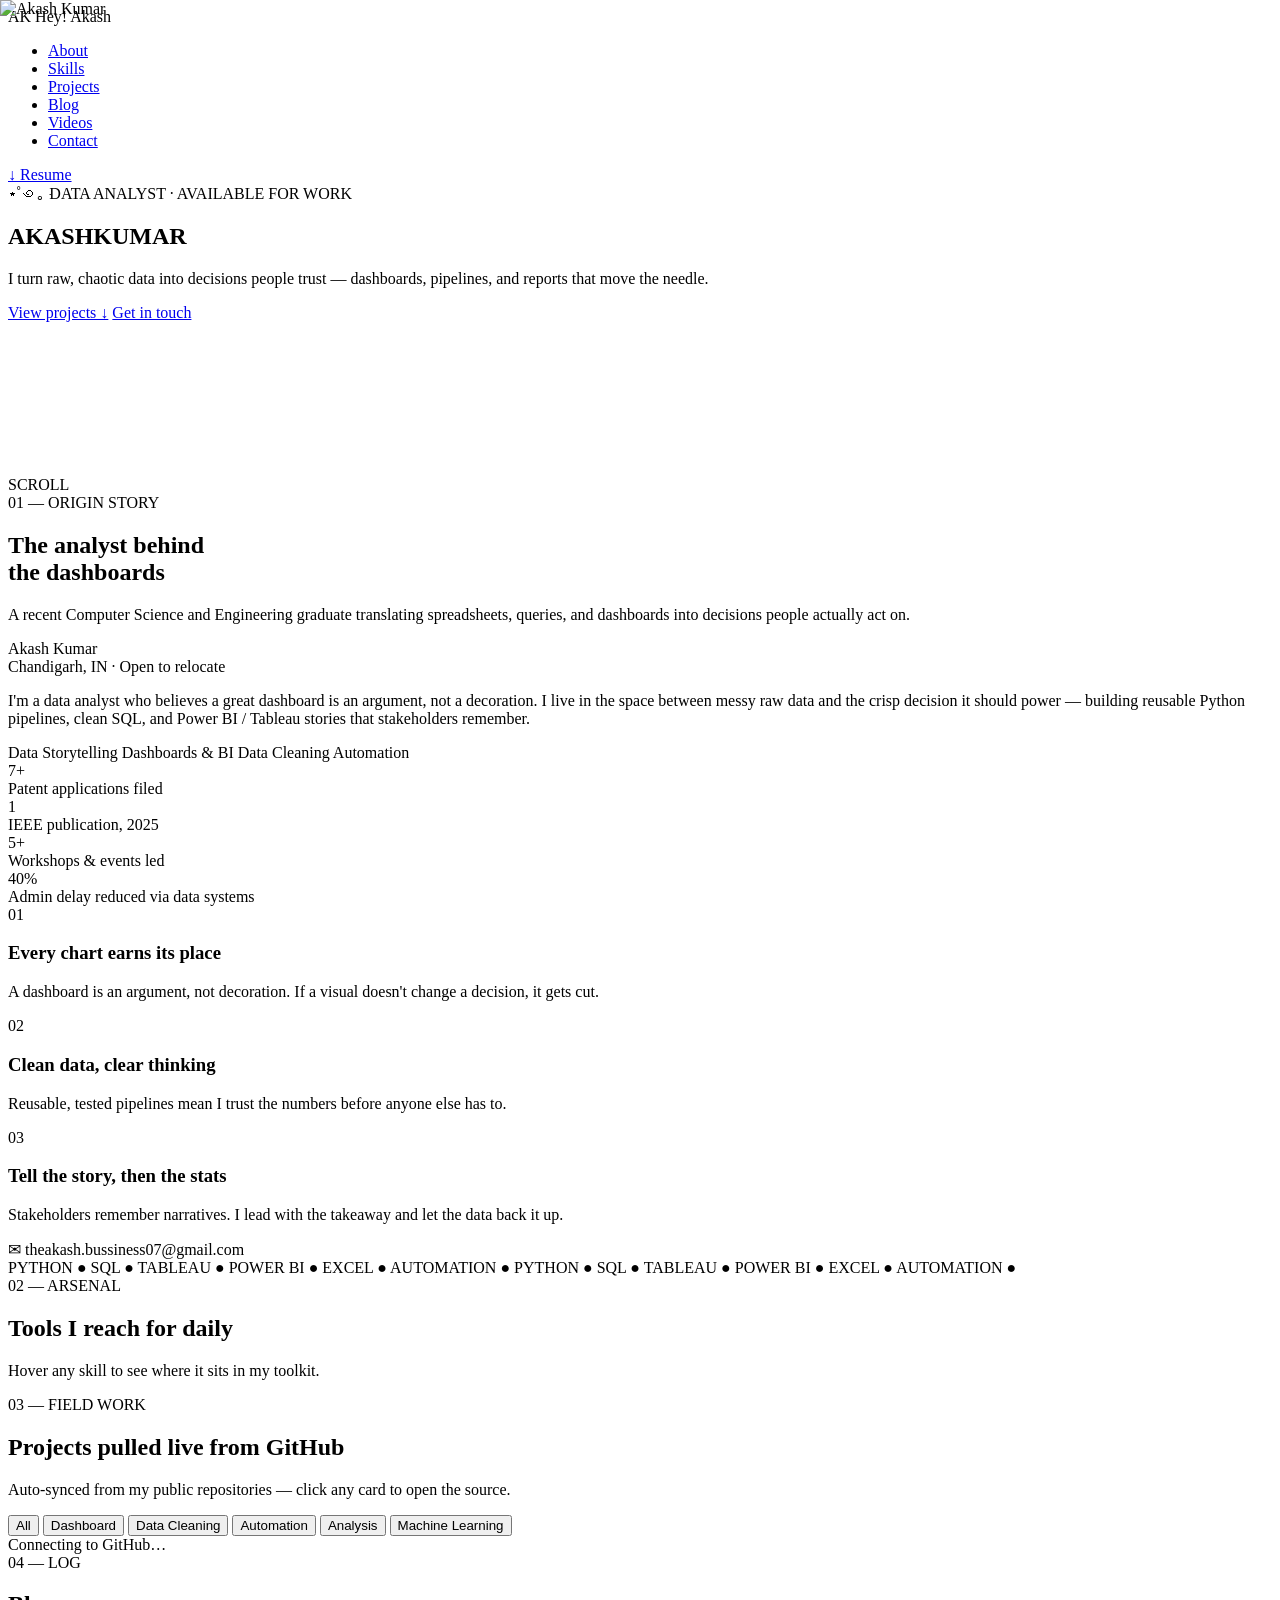
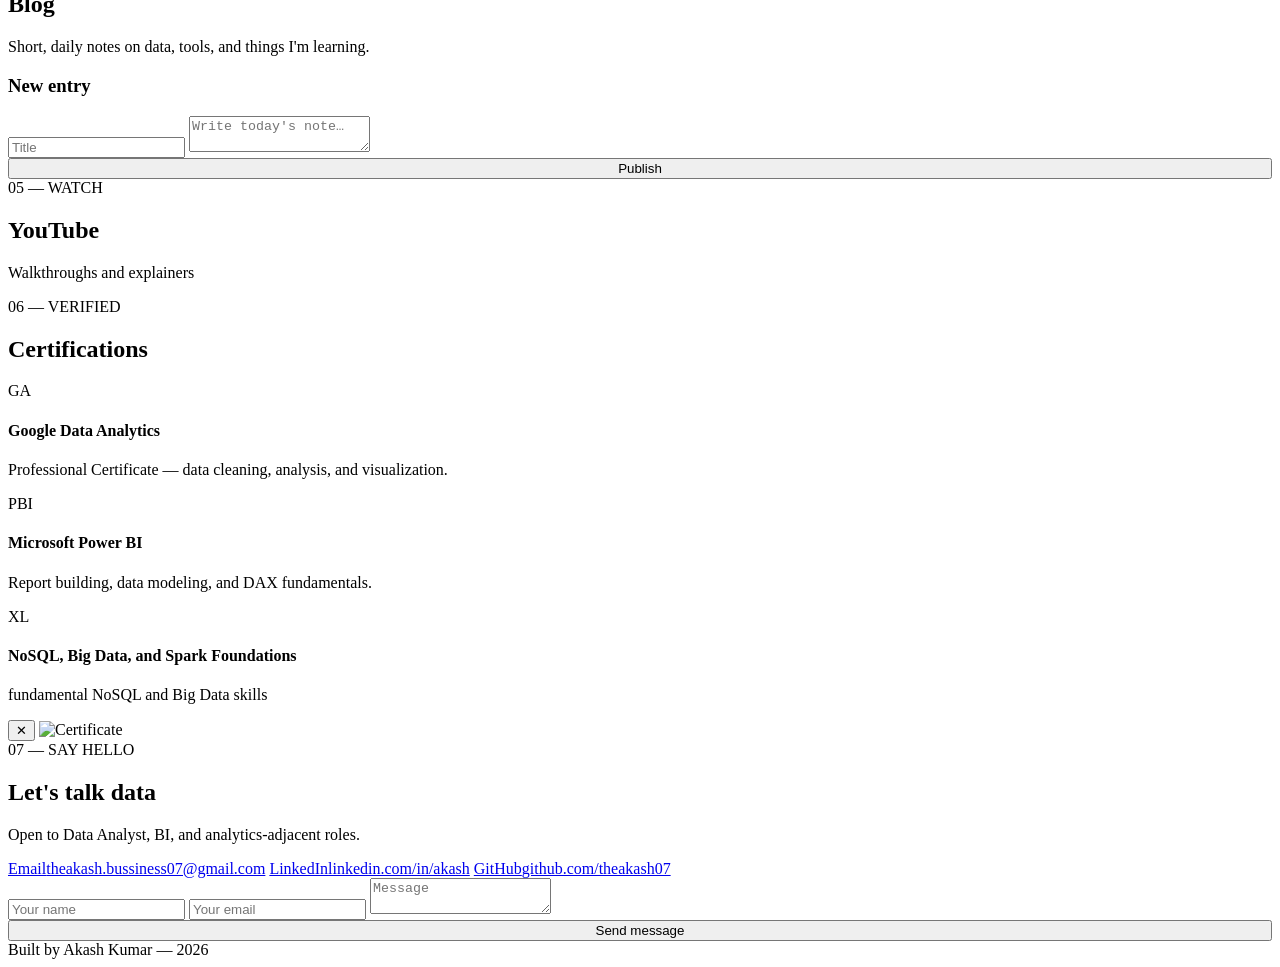
==== index.html @ 9048ba3c "Add files via upload" ====
<!DOCTYPE html>
<html lang="en">
<head>
<meta charset="UTF-8">
<meta name="viewport" content="width=device-width, initial-scale=1.0">
<title>Akash Kumar — Data Analyst</title>
<link rel="preconnect" href="https://fonts.googleapis.com">
<link rel="preconnect" href="https://fonts.gstatic.com" crossorigin>
<link href="https://fonts.googleapis.com/css2?family=Sora:wght@400;600;700;800&family=Inter:wght@400;500;600&family=JetBrains+Mono:wght@400;500;600&display=swap" rel="stylesheet">
<link rel="stylesheet" href="css/styles.css">
</head>
<body>

<nav>
  <div class="nav-inner">
    <div class="logo"><span class="logo-mark">AK</span> Hey! Akash </div>
    <ul class="nav-links">
      <li><a href="#about">About</a></li>
      <li><a href="#skills">Skills</a></li>
      <li><a href="#projects">Projects</a></li>
      <li><a href="#blog">Blog</a></li>
      <li><a href="#videos">Videos</a></li>
      <li><a href="#contact">Contact</a></li>
    </ul>
    <a class="nav-cta" href="resume/Akash_Kumar_Resume.pdf" target="_blank" download id="resume-btn">↓ Resume</a>
  </div>
</nav>

<section class="hero" id="hero">
  <div class="wrap hero-inner">
    <div class="hero-content">
      <div class="badge-pill"><span class="spark">⋆˚꩜｡ּ</span> DATA ANALYST · AVAILABLE FOR WORK</div>
      <h1 class="hero-name"><span class="line1">AKASH</span><span class="line2">KUMAR</span></h1>
      <p class="hero-tag">I turn raw, chaotic data into decisions people trust — dashboards, pipelines, and reports that move the needle.</p>
      <div class="hero-cta-row">
        <a href="#projects" class="btn btn-primary">View projects ↓</a>
        <a href="#contact" class="btn btn-ghost">Get in touch</a>
      </div>
    </div>
    <div class="hero-visual">
      <canvas id="hero-canvas"></canvas>
      <div class="orbit-dot amber"></div>
      <div class="orbit-dot cyan"></div>
    </div>
  </div>
  <div class="scroll-cue"><span>SCROLL</span><div class="line"></div></div>
</section>

<section id="about">
  <div class="wrap">
    <div class="section-head about-head reveal">
      <div class="eyebrow">01 — ORIGIN STORY</div>
      <h2>The analyst behind<br>the dashboards</h2>
      <p>A recent Computer Science and Engineering graduate translating spreadsheets, queries, and dashboards into decisions people actually act on.</p>
    </div>
    <div class="about-grid reveal">
      <div class="profile-card">
        <img src="pic/pic.jpg" alt="Akash Kumar" style="position:absolute;inset:0;width:100%;height:100%;object-fit:cover;">
        <div class="profile-cap">
          <div class="p-name">Akash Kumar</div>
          <div class="p-loc">Chandigarh, IN · Open to relocate</div>
        </div>
      </div>
      <div class="bio-card">
        <p>I'm a data analyst who believes a great dashboard is an <span class="hl-blue">argument</span>, not a decoration. I live in the space between <span class="hl-amber">messy raw data</span> and the crisp decision it should power — building reusable Python pipelines, clean SQL, and Power BI / Tableau stories that stakeholders remember.</p>
        <div class="tag-row">
          <span class="tag-pill">Data Storytelling</span>
          <span class="tag-pill">Dashboards & BI</span>
          <span class="tag-pill">Data Cleaning</span>
          <span class="tag-pill">Automation</span>
        </div>
      </div>
    </div>
    <div class="stat-cards reveal">
      <div class="stat-card"><div class="val">7+</div><div class="lbl">Patent applications filed</div></div>
      <div class="stat-card"><div class="val">1</div><div class="lbl">IEEE publication, 2025</div></div>
      <div class="stat-card"><div class="val">5+</div><div class="lbl">Workshops & events led</div></div>
      <div class="stat-card"><div class="val">40%</div><div class="lbl">Admin delay reduced via data systems</div></div>
    </div>
  </div>


<section class="philosophy">
  <div class="wrap">
    <div class="phi-grid">
      <div class="phi-item reveal">
        <div class="phi-num">01</div>
        <h3>Every chart earns its place</h3>
        <p>A dashboard is an argument, not decoration. If a visual doesn't change a decision, it gets cut.</p>
      </div>
      <div class="phi-item reveal">
        <div class="phi-num">02</div>
        <h3>Clean data, clear thinking</h3>
        <p>Reusable, tested pipelines mean I trust the numbers before anyone else has to.</p>
      </div>
      <div class="phi-item reveal">
        <div class="phi-num">03</div>
        <h3>Tell the story, then the stats</h3>
        <p>Stakeholders remember narratives. I lead with the takeaway and let the data back it up.</p>
      </div>
    </div>
    <div class="contact-mini reveal">✉ theakash.bussiness07@gmail.com</div>
  </div>
  <div class="marquee">
    <div class="marquee-track">
      <span>PYTHON <i class="mdot">●</i> SQL <i class="mdot">●</i> TABLEAU <i class="mdot">●</i> POWER BI <i class="mdot">●</i> EXCEL <i class="mdot">●</i> AUTOMATION <i class="mdot">●</i></span>
      <span>PYTHON <i class="mdot">●</i> SQL <i class="mdot">●</i> TABLEAU <i class="mdot">●</i> POWER BI <i class="mdot">●</i> EXCEL <i class="mdot">●</i> AUTOMATION <i class="mdot">●</i></span>
    </div>
  </div>
</section>

<section id="skills">
  <div class="wrap">
    <div class="section-head reveal">
      <div class="eyebrow">02 — ARSENAL</div>
      <h2>Tools I reach for daily</h2>
      <p>Hover any skill to see where it sits in my toolkit.</p>
    </div>
    <div class="skills-grid" id="skills-grid"></div>
  </div>
</section>

<section id="projects">
  <div class="wrap">
    <div class="section-head reveal">
      <div class="eyebrow">03 — FIELD WORK</div>
      <h2>Projects pulled live from GitHub</h2>
      <p>Auto-synced from my public repositories — click any card to open the source.</p>
    </div>
    <div class="filter-row reveal" id="filter-row">
      <button class="filter-pill active" data-filter="all">All</button>
      <button class="filter-pill" data-filter="dashboard">Dashboard</button>
      <button class="filter-pill" data-filter="data cleaning">Data Cleaning</button>
      <button class="filter-pill" data-filter="automation">Automation</button>
      <button class="filter-pill" data-filter="analysis">Analysis</button>
      <button class="filter-pill" data-filter="machine learning">Machine Learning</button>
    </div>
    <div class="proj-status" id="proj-status"><span class="dot"></span> Connecting to GitHub…</div>
    <div class="project-grid" id="project-grid"></div>
  </div>
</section>

<section id="blog">
  <div class="wrap">
    <div class="section-head reveal">
      <div class="eyebrow">04 — LOG</div>
      <h2>Blog</h2>
      <p>Short, daily notes on data, tools, and things I'm learning.</p>
    </div>
    <div class="blog-layout">
      <div class="composer reveal">
        <h3>New entry</h3>
        <input type="text" id="blog-title" placeholder="Title">
        <textarea id="blog-body" placeholder="Write today's note…"></textarea>
        <button class="btn btn-primary" style="width:100%;justify-content:center;" id="blog-publish">Publish</button>
      </div>
      <div class="blog-list reveal" id="blog-list"></div>
    </div>
  </div>
</section>

<section id="videos">
  <div class="wrap">
    <div class="section-head reveal">
      <div class="eyebrow">05 — WATCH</div>
      <h2>YouTube</h2>
      <p>Walkthroughs and explainers</p>
    </div>
    
    <div class="video-grid reveal" id="video-grid"></div>
  </div>
</section>

<section id="certs">
  <div class="wrap">
    <div class="section-head reveal">
      <div class="eyebrow">06 — VERIFIED</div>
      <h2>Certifications</h2>
    </div>
    <div class="cert-grid reveal">
      <div class="cert-card" data-img="certs\google-data-analytics.png"><div class="c-badge">GA</div><h4>Google Data Analytics</h4><p>Professional Certificate — data cleaning, analysis, and visualization.</p></div>
      <div class="cert-card" data-img="certs\power-bi.png"><div class="c-badge">PBI</div><h4>Microsoft Power BI</h4><p>Report building, data modeling, and DAX fundamentals.</p></div>
      <div class="cert-card" data-img="certs\sql.png"><div class="c-badge">XL</div><h4>NoSQL, Big Data, and
      Spark Foundations</h4><p>fundamental NoSQL and Big Data skills</p></div>
    </div>
  </div>
</section>

<div class="cert-modal-overlay" id="cert-modal-overlay">
  <div class="cert-modal-inner">
    <button class="cert-modal-close" id="cert-modal-close">✕</button>
    <img id="cert-modal-img" src="" alt="Certificate">
  </div>
</div>

<section id="contact">
  <div class="wrap">
    <div class="section-head reveal">
      <div class="eyebrow">07 — SAY HELLO</div>
      <h2>Let's talk data</h2>
      <p>Open to Data Analyst, BI, and analytics-adjacent roles.</p>
    </div>
    <div class="contact-grid">
      <div class="contact-list reveal">
        <a href="mailto:theakash.bussiness07@gmail.com"><span>Email</span><span>theakash.bussiness07@gmail.com</span></a>
        <a href="https://www.linkedin.com/in/akash-kumar25/" target="_blank" rel="noopener"><span>LinkedIn</span><span>linkedin.com/in/akash</span></a>
        <a href="https://github.com/theakash07" target="_blank" rel="noopener"><span>GitHub</span><span>github.com/theakash07</span></a>
      </div>
      <form class="contact-form" id="contact-form" action="https://formspree.io/f/xyzabc123" method="POST">
    <input type="text" name="name" placeholder="Your name" required>
    <input type="email" name="email" placeholder="Your email" required>
    <textarea name="message" placeholder="Message" required></textarea>
    <button type="submit" class="btn btn-primary" style="width:100%;justify-content:center;">Send message</button>
  </form>
    </div>
  </div>
</section>

<footer>Built by Akash Kumar — 2026</footer>

<script src="https://cdnjs.cloudflare.com/ajax/libs/three.js/r128/three.min.js"></script>
<script src="js/main.js"></script>
</body>
</html>
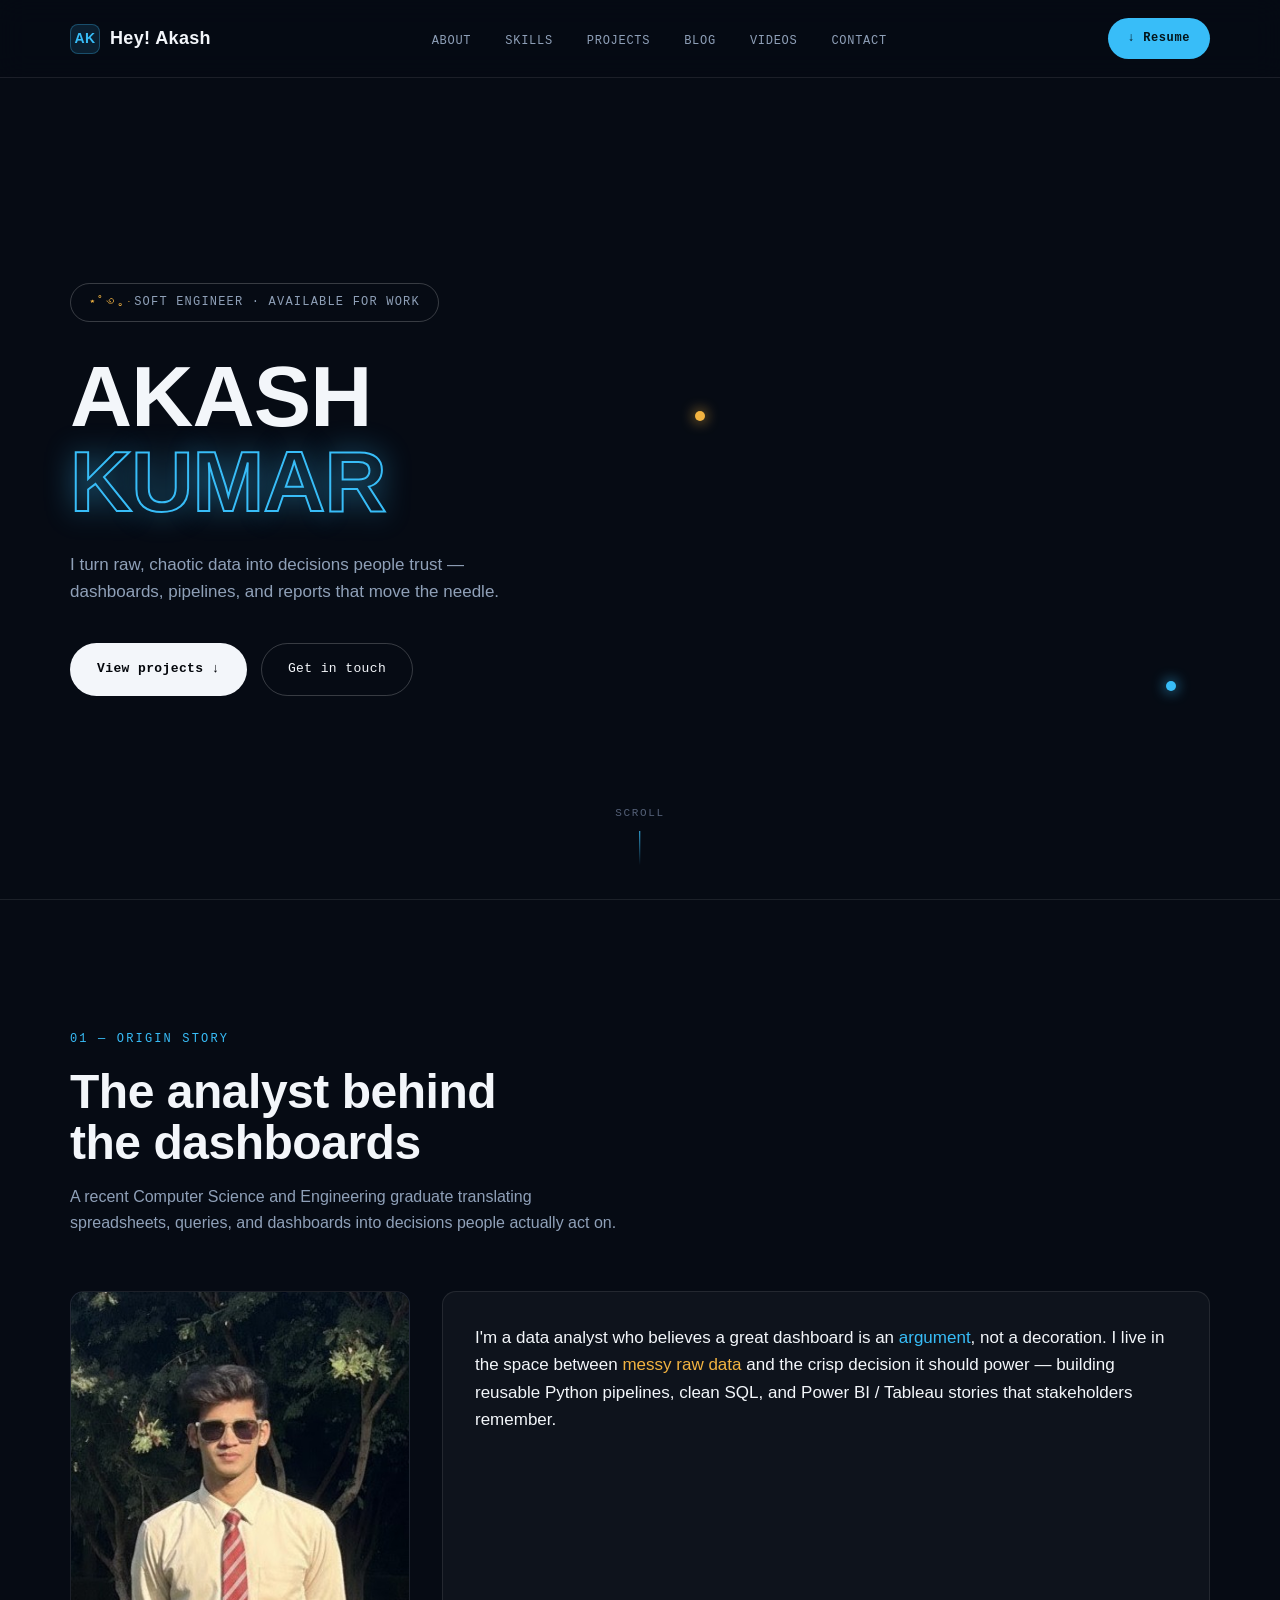
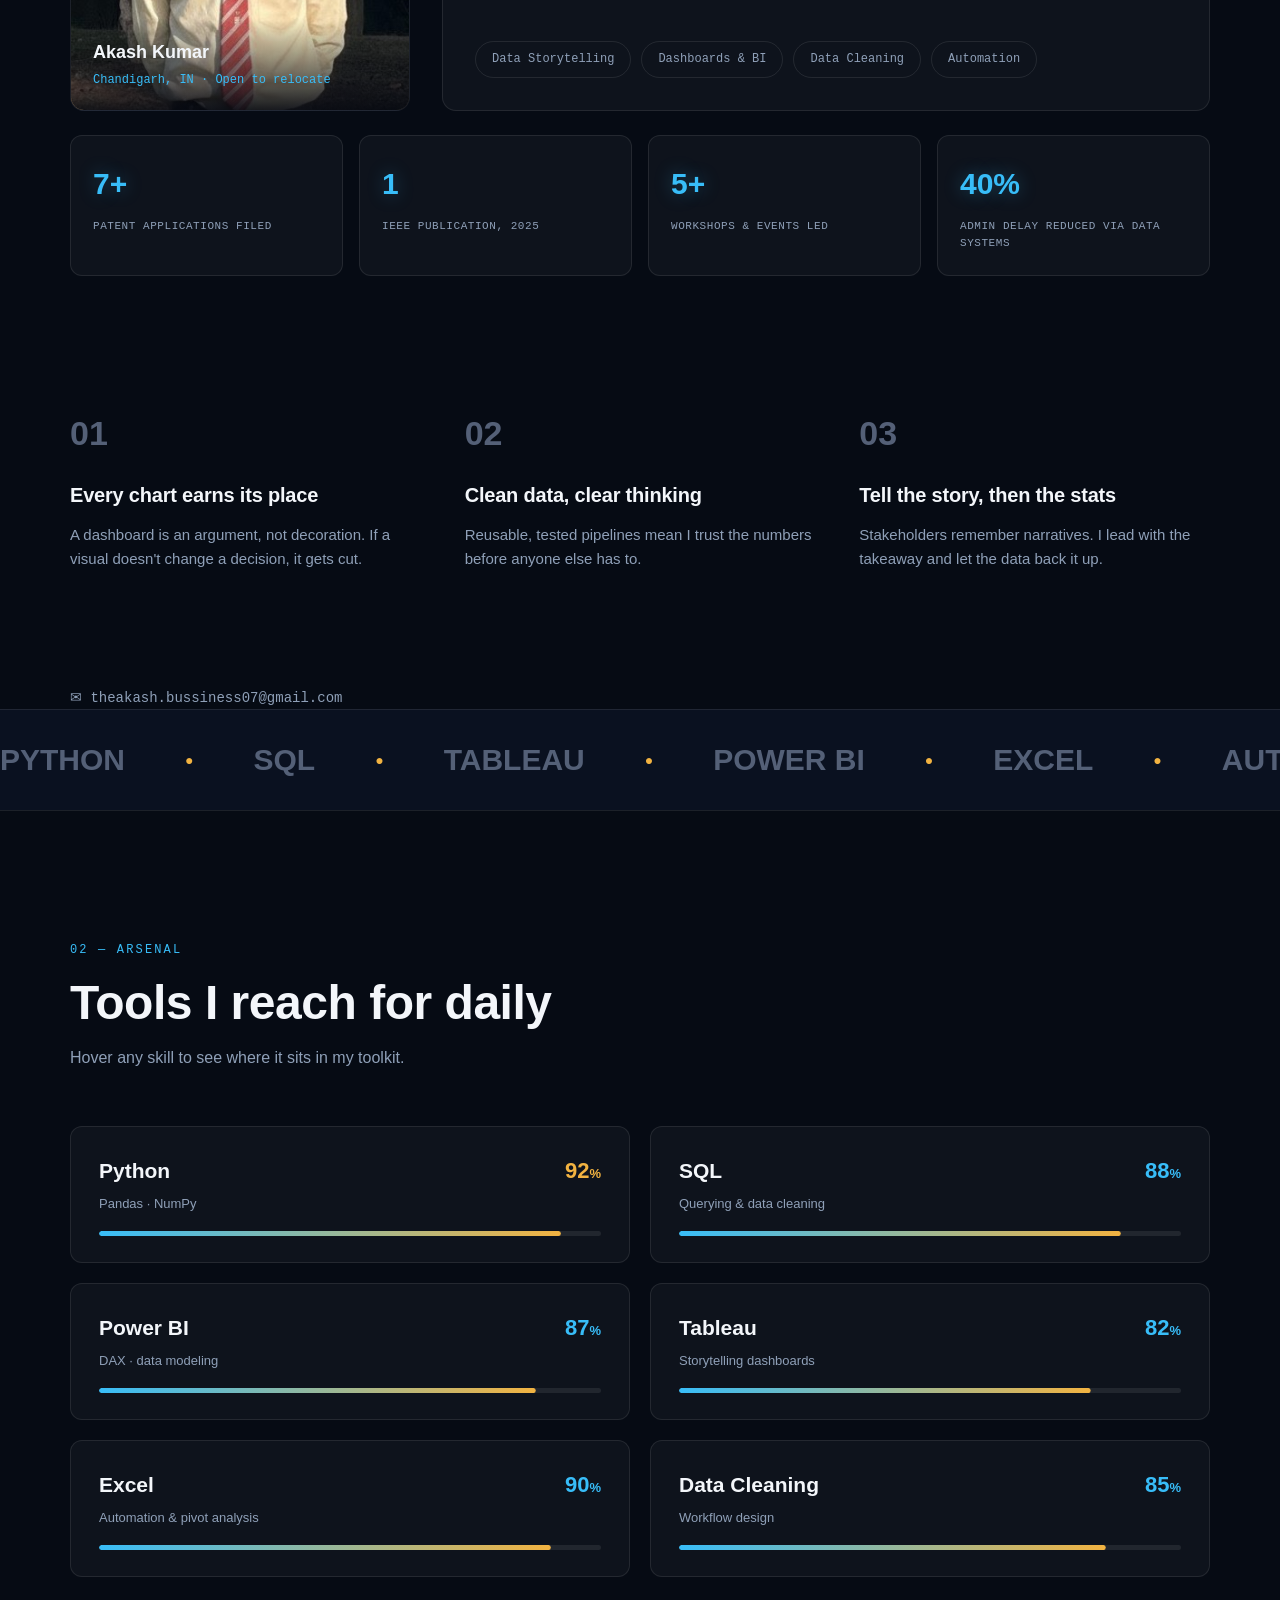
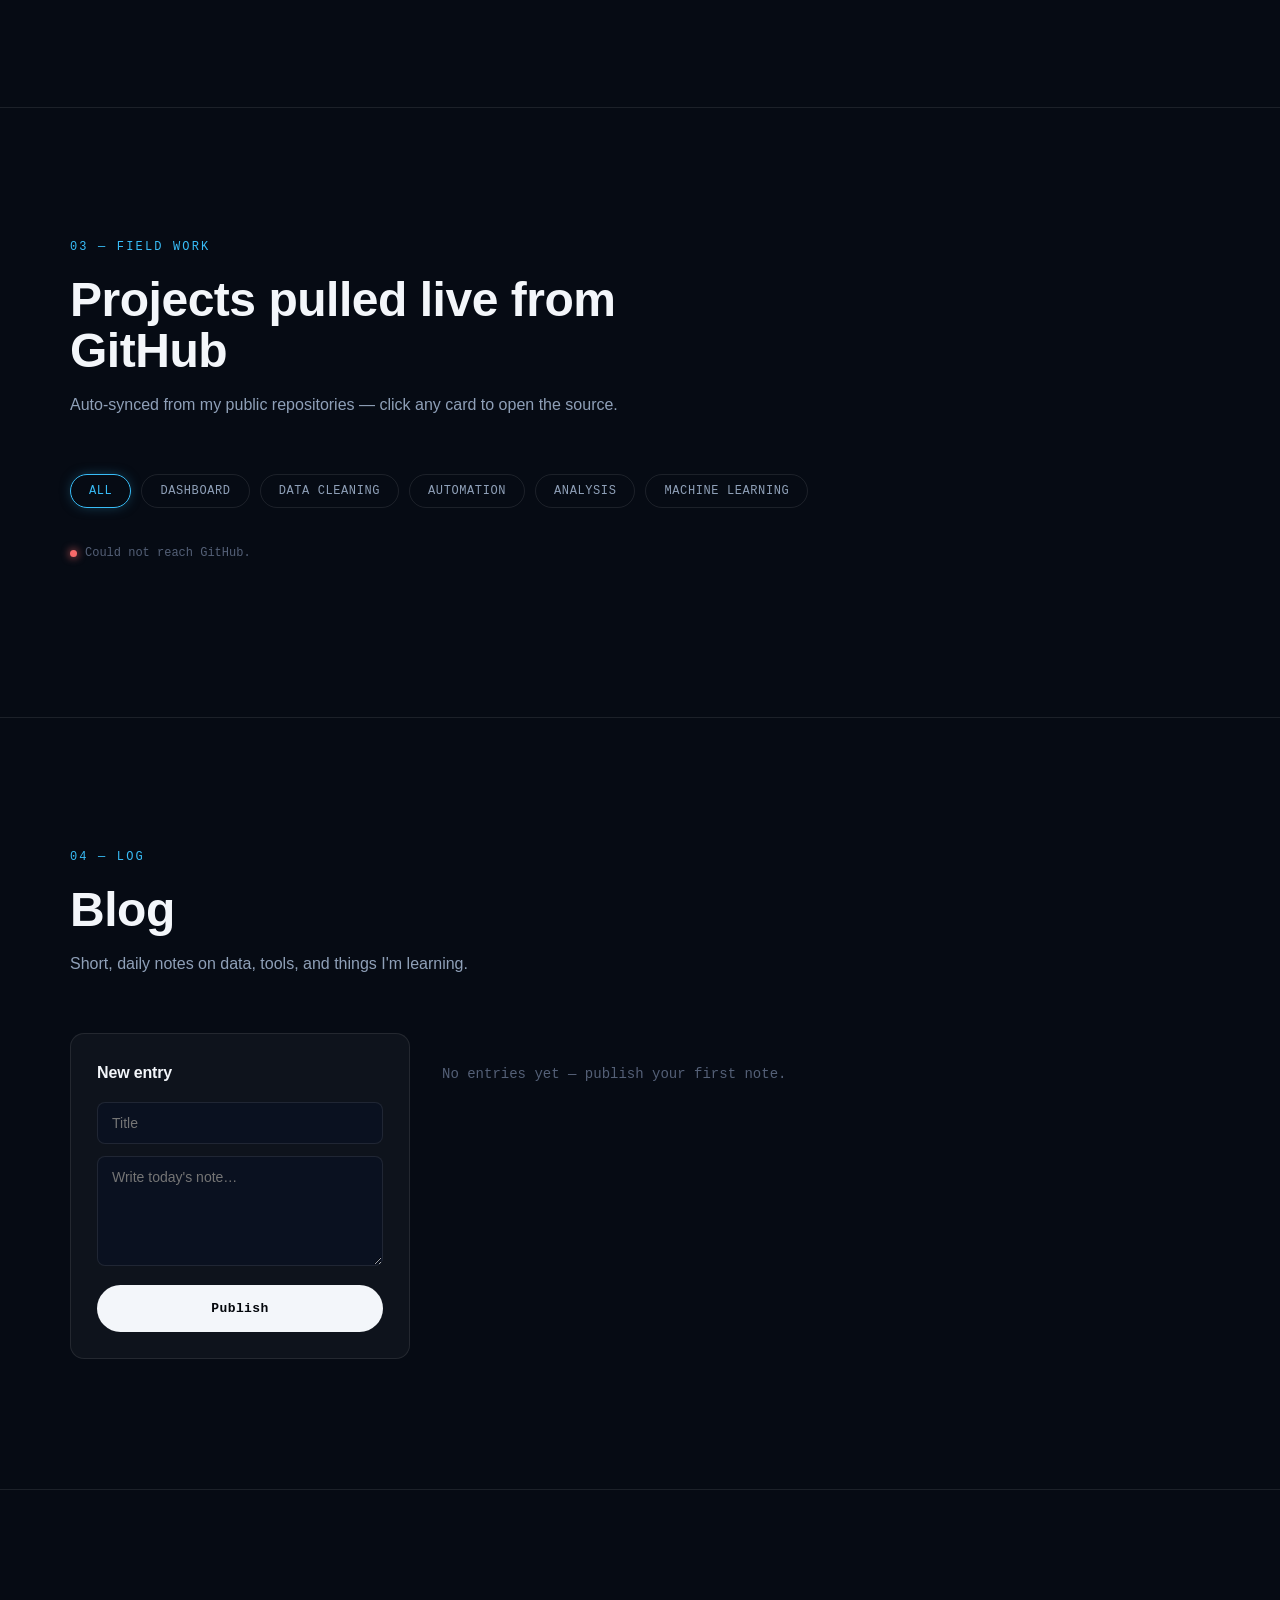
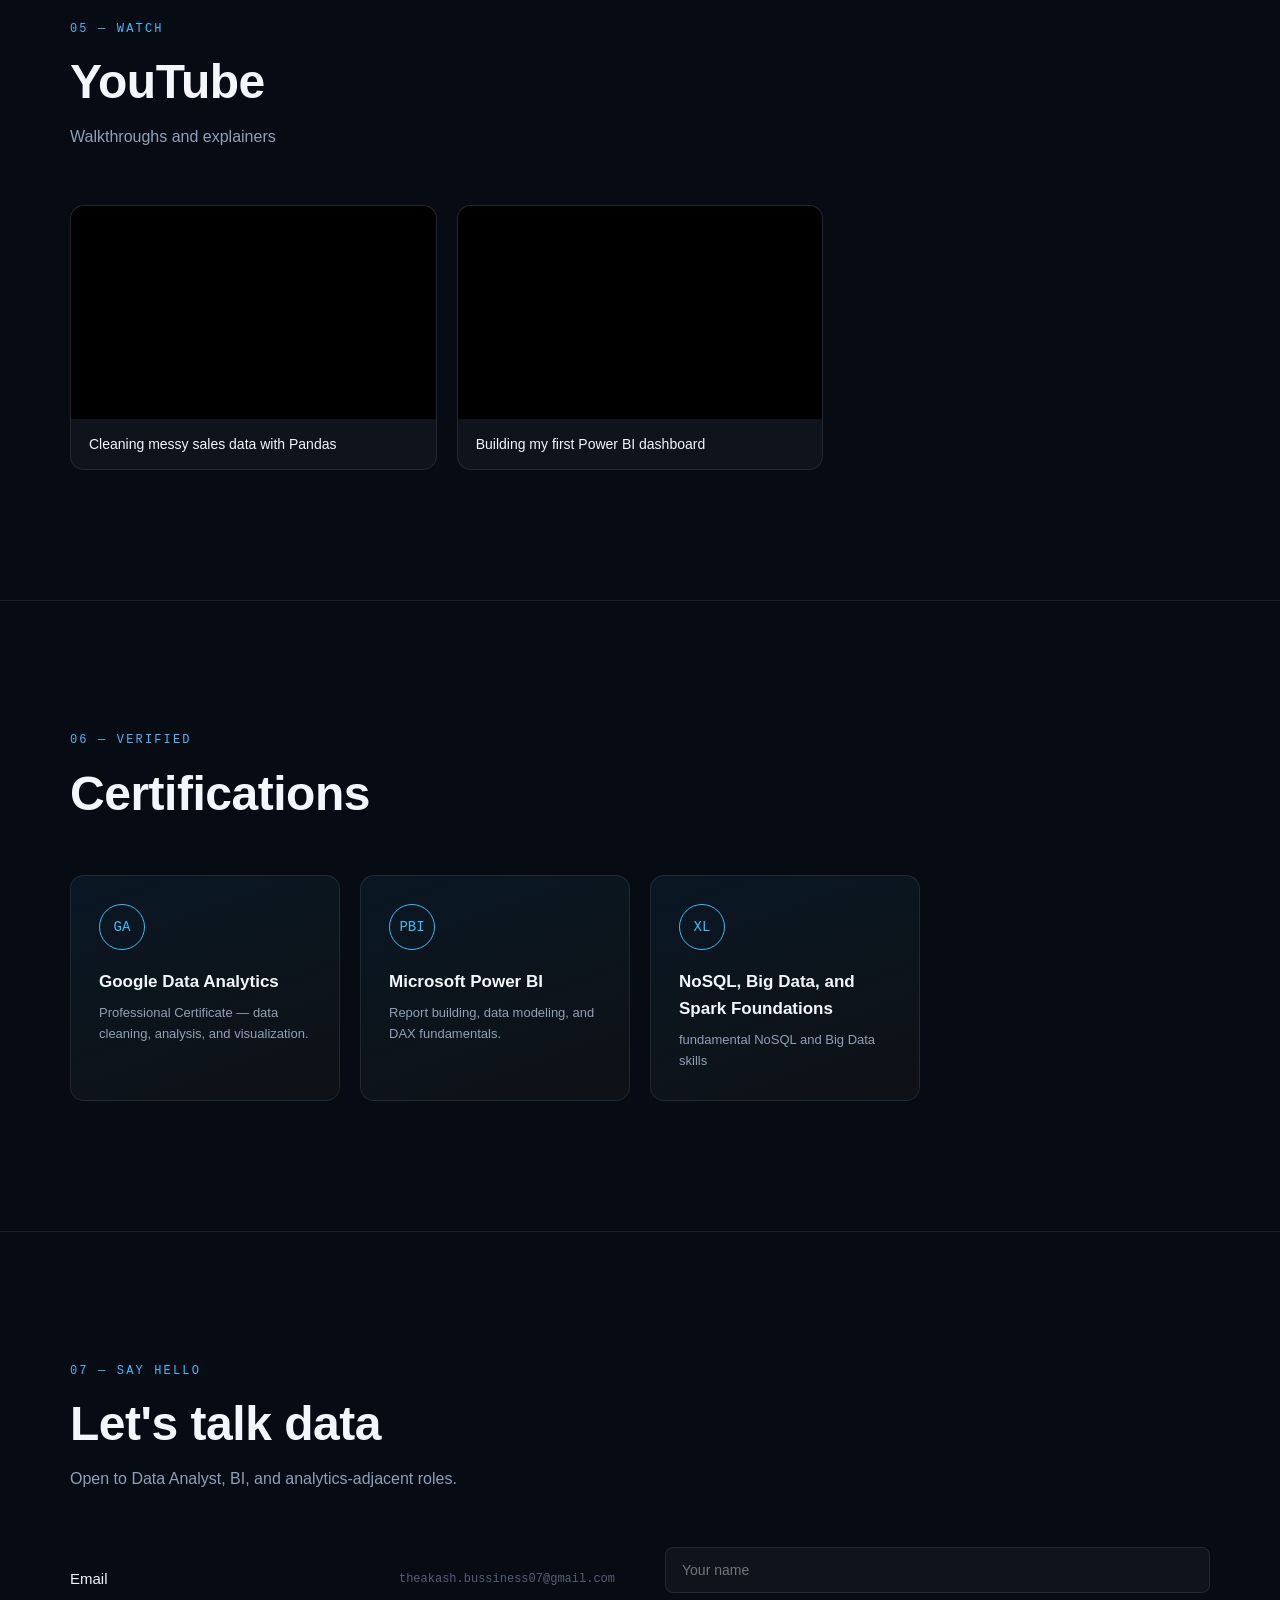
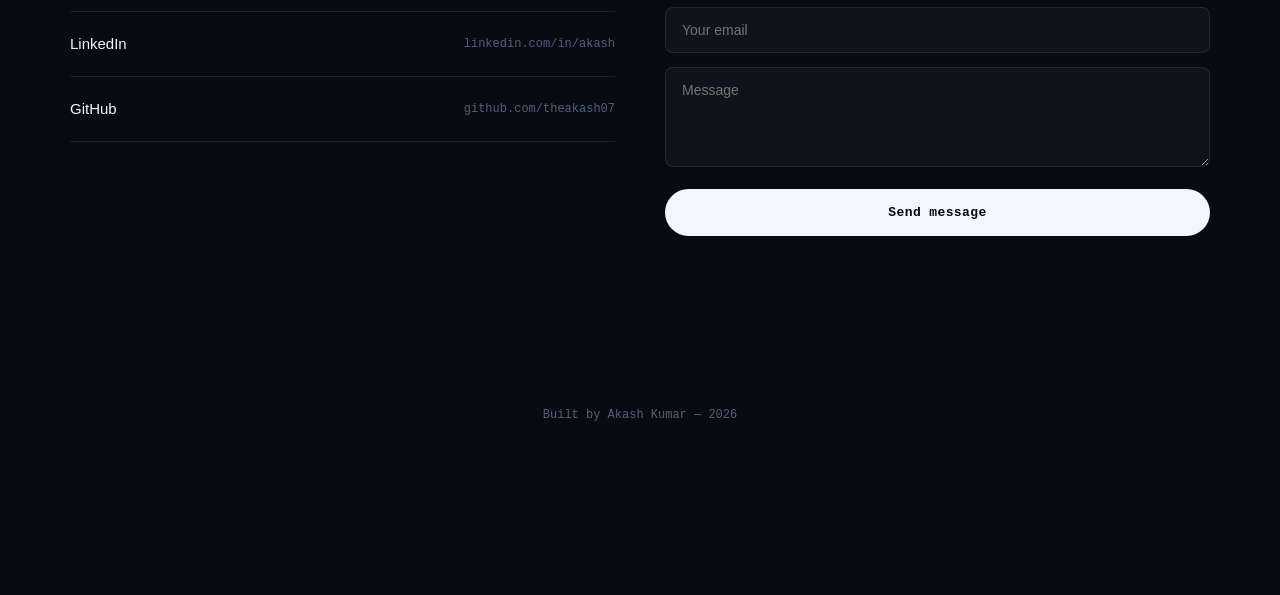
==== commit 46fc1c8b: "Update index.html" ====
--- a/index.html
+++ b/index.html
@@ -3,7 +3,7 @@
 <head>
 <meta charset="UTF-8">
 <meta name="viewport" content="width=device-width, initial-scale=1.0">
-<title>Akash Kumar — Data Analyst</title>
+<title>Akash Kumar — Soft Engineer</title>
 <link rel="preconnect" href="https://fonts.googleapis.com">
 <link rel="preconnect" href="https://fonts.gstatic.com" crossorigin>
 <link href="https://fonts.googleapis.com/css2?family=Sora:wght@400;600;700;800&family=Inter:wght@400;500;600&family=JetBrains+Mono:wght@400;500;600&display=swap" rel="stylesheet">
@@ -29,7 +29,7 @@
 <section class="hero" id="hero">
   <div class="wrap hero-inner">
     <div class="hero-content">
-      <div class="badge-pill"><span class="spark">⋆˚꩜｡ּ</span> DATA ANALYST · AVAILABLE FOR WORK</div>
+      <div class="badge-pill"><span class="spark">⋆˚꩜｡ּ</span> SOFT ENGINEER · AVAILABLE FOR WORK</div>
       <h1 class="hero-name"><span class="line1">AKASH</span><span class="line2">KUMAR</span></h1>
       <p class="hero-tag">I turn raw, chaotic data into decisions people trust — dashboards, pipelines, and reports that move the needle.</p>
       <div class="hero-cta-row">
--- a/css/styles.css
+++ b/css/styles.css
@@ -0,0 +1,212 @@
+  :root{
+    --bg:#060b14;
+    --bg-alt:#0a1120;
+    --surface:rgba(255,255,255,0.035);
+    --surface-hover:rgba(255,255,255,0.065);
+    --border:rgba(255,255,255,0.09);
+    --border-strong:rgba(255,255,255,0.2);
+    --text-primary:#F3F6FA;
+    --text-secondary:#8FA0B8;
+    --text-muted:#546077;
+    --cyan:#38BDF8;
+    --amber:#F2B341;
+    --font-display:'Sora', sans-serif;
+    --font-body:'Inter', sans-serif;
+    --font-mono:'JetBrains Mono', monospace;
+  }
+  *{margin:0;padding:0;box-sizing:border-box;}
+  html{scroll-behavior:smooth;}
+  body{background:var(--bg);color:var(--text-primary);font-family:var(--font-body);line-height:1.6;overflow-x:hidden;}
+  ::selection{background:var(--cyan);color:#04141A;}
+  a{color:inherit;text-decoration:none;}
+  .wrap{max-width:1220px;margin:0 auto;padding:0 40px;}
+  .eyebrow{font-family:var(--font-mono);font-size:12px;letter-spacing:0.18em;text-transform:uppercase;color:var(--cyan);margin-bottom:18px;}
+  h1,h2,h3{font-family:var(--font-display);font-weight:800;letter-spacing:-0.01em;}
+  section{position:relative;padding:130px 0;border-bottom:1px solid var(--border);}
+  section:last-of-type{border-bottom:none;}
+  .section-head{max-width:680px;margin-bottom:56px;}
+  .section-head h2{font-size:clamp(32px,4.4vw,48px);line-height:1.05;}
+  .section-head p{color:var(--text-secondary);margin-top:16px;font-size:16px;}
+
+  /* NAV */
+  nav{position:fixed;top:0;left:0;right:0;z-index:100;background:rgba(6,11,20,0.72);backdrop-filter:blur(14px);-webkit-backdrop-filter:blur(14px);border-bottom:1px solid var(--border);}
+  .nav-inner{max-width:1220px;margin:0 auto;padding:18px 40px;display:flex;align-items:center;justify-content:space-between;}
+  .logo{display:flex;align-items:center;gap:10px;font-family:var(--font-display);font-weight:700;font-size:18px;letter-spacing:0.02em;}
+  .logo-mark{width:30px;height:30px;border-radius:8px;background:rgba(56,189,248,0.12);border:1px solid rgba(56,189,248,0.3);display:flex;align-items:center;justify-content:center;color:var(--cyan);font-size:14px;}
+  .nav-links{display:flex;gap:34px;list-style:none;}
+  .nav-links a{font-family:var(--font-mono);font-size:12px;letter-spacing:0.06em;text-transform:uppercase;color:var(--text-secondary);transition:color .2s;}
+  .nav-links a:hover{color:var(--text-primary);}
+  .nav-cta{font-family:var(--font-mono);font-size:12px;letter-spacing:0.05em;background:var(--cyan);color:#04141A;font-weight:600;padding:11px 20px;border-radius:30px;display:inline-flex;align-items:center;gap:7px;transition:all .2s;}
+  .nav-cta:hover{box-shadow:0 0 20px rgba(56,189,248,0.5);}
+  .nav-toggle{display:none;background:none;border:none;color:var(--text-primary);font-size:22px;cursor:pointer;}
+
+  /* HERO */
+  .hero{min-height:100vh;display:flex;align-items:center;border-bottom:1px solid var(--border);padding:150px 0 70px;overflow:hidden;}
+  .hero-inner{display:grid;grid-template-columns:1fr 1fr;gap:20px;align-items:center;width:100%;}
+  .badge-pill{display:inline-flex;align-items:center;gap:8px;font-family:var(--font-mono);font-size:12px;letter-spacing:0.1em;text-transform:uppercase;color:var(--text-secondary);border:1px solid var(--border-strong);padding:9px 18px;border-radius:30px;margin-bottom:32px;}
+  .badge-pill .spark{color:var(--amber);}
+  .hero-name{font-size:clamp(48px,7vw,86px);line-height:0.98;margin-bottom:8px;}
+  .hero-name .line1{display:block;color:var(--text-primary);}
+  .hero-name .line2{display:block;color:transparent;-webkit-text-stroke:2px var(--cyan);text-stroke:2px var(--cyan);text-shadow:0 0 30px rgba(56,189,248,0.45);}
+  .hero-tag{font-size:17px;color:var(--text-secondary);max-width:480px;margin:28px 0 38px;}
+  .hero-cta-row{display:flex;gap:14px;flex-wrap:wrap;}
+  .btn{font-family:var(--font-mono);font-size:13px;letter-spacing:0.03em;padding:15px 26px;border-radius:30px;cursor:pointer;border:1px solid transparent;display:inline-flex;align-items:center;gap:8px;transition:all .22s;}
+  .btn-primary{background:var(--text-primary);color:#04070C;font-weight:600;}
+  .btn-primary:hover{transform:translateY(-2px);box-shadow:0 10px 24px -8px rgba(255,255,255,0.3);}
+  .btn-ghost{border-color:var(--border-strong);color:var(--text-primary);}
+  .btn-ghost:hover{border-color:var(--cyan);color:var(--cyan);}
+  .hero-visual{position:relative;height:560px;}
+  #hero-canvas{position:absolute;inset:0;width:100%;height:100%;}
+  .orbit-dot{position:absolute;width:10px;height:10px;border-radius:50%;animation:float 5s ease-in-out infinite;}
+  .orbit-dot.amber{background:var(--amber);box-shadow:0 0 14px var(--amber);top:36%;left:8%;}
+  .orbit-dot.cyan{background:var(--cyan);box-shadow:0 0 14px var(--cyan);bottom:14%;right:6%;animation-delay:1.5s;}
+  @keyframes float{0%,100%{transform:translateY(0);}50%{transform:translateY(-14px);}}
+  .scroll-cue{position:absolute;bottom:34px;left:50%;transform:translateX(-50%);display:flex;flex-direction:column;align-items:center;gap:8px;font-family:var(--font-mono);font-size:11px;color:var(--text-muted);letter-spacing:0.15em;}
+  .scroll-cue .line{width:1px;height:34px;background:linear-gradient(var(--cyan),transparent);animation:pulse-line 2s ease-in-out infinite;}
+  @keyframes pulse-line{0%,100%{opacity:.3;}50%{opacity:1;}}
+
+  .reveal{opacity:0;transform:translateY(24px);transition:opacity .7s ease, transform .7s ease;}
+  .reveal.in-view{opacity:1;transform:translateY(0);}
+
+  /* ABOUT */
+  .about-head p{max-width:560px;}
+  .about-grid{display:grid;grid-template-columns:340px 1fr;gap:32px;margin-bottom:24px;}
+  .profile-card{border-radius:14px;overflow:hidden;border:1px solid var(--border);background:linear-gradient(160deg,#0d1524,#050810);position:relative;min-height:420px;display:flex;align-items:flex-end;}
+  .profile-card svg{position:absolute;inset:0;width:100%;height:100%;opacity:0.55;}
+  .profile-cap{position:relative;z-index:1;padding:20px 22px;background:linear-gradient(0deg, rgba(5,8,16,0.92), transparent);width:100%;}
+  .profile-cap .p-name{font-family:var(--font-display);font-weight:700;font-size:18px;}
+  .profile-cap .p-loc{font-family:var(--font-mono);font-size:12px;color:var(--cyan);margin-top:4px;}
+  .bio-card{background:var(--surface);border:1px solid var(--border);border-radius:14px;padding:32px;display:flex;flex-direction:column;justify-content:space-between;}
+  .bio-card p{font-size:17px;color:var(--text-primary);}
+  .bio-card .hl-blue{color:var(--cyan);}
+  .bio-card .hl-amber{color:var(--amber);}
+  .tag-row{display:flex;gap:10px;flex-wrap:wrap;margin-top:26px;}
+  .tag-pill{font-family:var(--font-mono);font-size:12px;color:var(--text-secondary);border:1px solid var(--border);padding:8px 16px;border-radius:30px;}
+  .stat-cards{display:grid;grid-template-columns:repeat(4,1fr);gap:16px;}
+  .stat-card{background:var(--surface);border:1px solid var(--border);border-radius:12px;padding:24px 22px;transition:border-color .25s, transform .25s;}
+  .stat-card:hover{border-color:var(--cyan);transform:translateY(-3px);}
+  .stat-card .val{font-family:var(--font-display);font-weight:800;font-size:30px;color:var(--cyan);text-shadow:0 0 18px rgba(56,189,248,0.35);}
+  .stat-card .lbl{font-family:var(--font-mono);font-size:11px;color:var(--text-secondary);margin-top:10px;text-transform:uppercase;letter-spacing:0.05em;line-height:1.5;}
+
+  /* PHILOSOPHY */
+  .philosophy{padding-bottom:0;}
+  .phi-grid{display:grid;grid-template-columns:repeat(3,1fr);gap:44px;padding-bottom:80px;}
+  .phi-num{font-family:var(--font-display);font-weight:800;font-size:34px;color:var(--text-muted);margin-bottom:18px;}
+  .phi-item h3{font-size:20px;margin-bottom:12px;}
+  .phi-item p{color:var(--text-secondary);font-size:15px;}
+  .contact-mini{margin-top:36px;font-family:var(--font-mono);font-size:14px;color:var(--text-secondary);}
+  .marquee{border-top:1px solid var(--border);overflow:hidden;padding:26px 0;background:var(--bg-alt);}
+  .marquee-track{display:flex;gap:60px;white-space:nowrap;animation:scroll-left 22s linear infinite;width:max-content;}
+  .marquee-track span{font-family:var(--font-display);font-weight:800;font-size:30px;color:var(--text-muted);display:flex;align-items:center;gap:60px;}
+  .marquee-track .mdot{color:var(--amber);font-size:14px;}
+  @keyframes scroll-left{from{transform:translateX(0);}to{transform:translateX(-50%);}}
+
+  /* SKILLS */
+  .skills-grid{display:grid;grid-template-columns:1fr 1fr;gap:20px;}
+  .skill-card{background:var(--surface);border:1px solid var(--border);border-radius:12px;padding:26px 28px;transition:border-color .25s, box-shadow .25s;}
+  .skill-card:hover{border-color:var(--cyan);box-shadow:0 0 30px -10px rgba(56,189,248,0.35);}
+  .sk-top{display:flex;justify-content:space-between;align-items:baseline;margin-bottom:6px;}
+  .sk-top .sk-name{font-family:var(--font-display);font-weight:700;font-size:21px;}
+  .sk-top .sk-pct{font-family:var(--font-display);font-weight:800;font-size:22px;}
+  .sk-top .sk-pct small{font-size:13px;font-weight:600;}
+  .sk-tag{font-size:13px;color:var(--text-secondary);margin-bottom:16px;}
+  .skill-bar{height:5px;background:rgba(255,255,255,0.08);border-radius:4px;overflow:hidden;}
+  .skill-bar i{display:block;height:100%;background:linear-gradient(90deg,var(--cyan),var(--amber));border-radius:4px;transform:scaleX(0);transform-origin:left;transition:transform 1.1s cubic-bezier(.2,.8,.2,1);}
+  .skill-card.in-view .skill-bar i{transform:scaleX(var(--lvl));}
+
+  /* PROJECTS */
+  .filter-row{display:flex;gap:10px;flex-wrap:wrap;margin-bottom:36px;}
+  .filter-pill{font-family:var(--font-mono);font-size:12px;letter-spacing:0.05em;text-transform:uppercase;color:var(--text-secondary);border:1px solid var(--border);padding:9px 18px;border-radius:30px;cursor:pointer;background:none;transition:all .2s;}
+  .filter-pill:hover{border-color:var(--border-strong);color:var(--text-primary);}
+  .filter-pill.active{border-color:var(--cyan);color:var(--cyan);box-shadow:0 0 14px -4px rgba(56,189,248,0.5);}
+  .proj-status{font-family:var(--font-mono);font-size:12px;color:var(--text-muted);margin-bottom:24px;display:flex;align-items:center;gap:8px;}
+  .dot{width:7px;height:7px;border-radius:50%;background:var(--cyan);box-shadow:0 0 8px var(--cyan);animation:blink 1.6s infinite;}
+  @keyframes blink{0%,100%{opacity:1;}50%{opacity:.3;}}
+  .project-grid{display:grid;grid-template-columns:repeat(auto-fill,minmax(320px,1fr));gap:20px;}
+  .project-card{background:var(--surface);border:1px solid var(--border);border-radius:14px;padding:26px;cursor:pointer;transition:border-color .25s, box-shadow .25s, transform .25s;display:flex;flex-direction:column;min-height:230px;}
+  .project-card:hover{border-color:var(--cyan);box-shadow:0 20px 40px -22px rgba(56,189,248,0.4);transform:translateY(-3px);}
+  .p-top{display:flex;justify-content:space-between;align-items:flex-start;margin-bottom:16px;}
+  .p-icon{width:38px;height:38px;border-radius:9px;background:rgba(255,255,255,0.05);border:1px solid var(--border);display:flex;align-items:center;justify-content:center;}
+  .p-ext{color:var(--text-muted);font-size:16px;}
+  .project-card h3{font-family:var(--font-display);font-weight:700;font-size:18px;margin-bottom:8px;}
+  .project-card p{color:var(--text-secondary);font-size:14px;flex-grow:1;}
+  .cat-pill{align-self:flex-start;font-family:var(--font-mono);font-size:10px;letter-spacing:0.06em;text-transform:uppercase;color:var(--cyan);background:rgba(56,189,248,0.1);border:1px solid rgba(56,189,248,0.25);padding:5px 11px;border-radius:20px;margin:12px 0 16px;}
+  .p-meta{display:flex;align-items:center;gap:16px;padding-top:16px;border-top:1px solid var(--border);font-family:var(--font-mono);font-size:12px;color:var(--text-muted);}
+  .p-meta .lang-dot{width:8px;height:8px;border-radius:50%;display:inline-block;margin-right:5px;}
+  .placeholder-card{opacity:0.55;}
+
+  /* BLOG */
+  .blog-layout{display:grid;grid-template-columns:340px 1fr;gap:32px;align-items:start;}
+  .composer{background:var(--surface);border:1px solid var(--border);border-radius:14px;padding:26px;position:sticky;top:100px;}
+  .composer h3{font-family:var(--font-display);font-size:16px;margin-bottom:16px;}
+  .composer input,.composer textarea{width:100%;background:var(--bg-alt);border:1px solid var(--border);color:var(--text-primary);padding:12px 14px;border-radius:8px;font-family:var(--font-body);font-size:14px;margin-bottom:12px;}
+  .composer textarea{resize:vertical;min-height:110px;}
+  .composer input:focus,.composer textarea:focus{outline:none;border-color:var(--cyan);}
+  .blog-list{display:flex;flex-direction:column;gap:16px;}
+  .blog-post{background:var(--surface);border:1px solid var(--border);border-radius:14px;padding:24px 26px;transition:border-color .2s;}
+  .blog-post:hover{border-color:var(--border-strong);}
+  .b-meta{font-family:var(--font-mono);font-size:11px;color:var(--text-muted);display:flex;justify-content:space-between;margin-bottom:8px;}
+  .blog-post h4{font-family:var(--font-display);font-size:18px;margin-bottom:8px;}
+  .b-body{color:var(--text-secondary);font-size:14px;white-space:pre-wrap;}
+  .b-del{background:none;border:none;color:var(--text-muted);cursor:pointer;font-family:var(--font-mono);font-size:11px;}
+  .b-del:hover{color:#F76A6A;}
+  .empty-state{color:var(--text-muted);font-size:14px;font-family:var(--font-mono);padding:30px 0;}
+
+  /* VIDEOS */
+  .video-form{display:flex;gap:12px;margin-bottom:32px;flex-wrap:wrap;}
+  .video-form input{flex:1;min-width:200px;background:var(--surface);border:1px solid var(--border);color:var(--text-primary);padding:13px 16px;border-radius:8px;font-size:14px;}
+  .video-form input:focus{outline:none;border-color:var(--cyan);}
+  .video-grid{display:grid;grid-template-columns:repeat(auto-fill,minmax(300px,1fr));gap:20px;}
+  .video-card{background:var(--surface);border:1px solid var(--border);border-radius:14px;overflow:hidden;}
+  .video-frame{aspect-ratio:16/9;background:#000;}
+  .video-frame iframe{width:100%;height:100%;border:none;}
+  .video-info{padding:14px 18px;display:flex;justify-content:space-between;align-items:center;}
+  .video-info span{font-size:14px;}
+
+  /* CERTS */
+  .cert-grid{display:grid;grid-template-columns:repeat(auto-fill,minmax(260px,1fr));gap:20px;}
+  .cert-card{background:linear-gradient(160deg, rgba(56,189,248,0.07), rgba(242,179,65,0.04));border:1px solid var(--border);border-radius:14px;padding:28px;}
+  .c-badge{width:46px;height:46px;border-radius:50%;border:1px solid var(--cyan);display:flex;align-items:center;justify-content:center;font-family:var(--font-mono);color:var(--cyan);font-size:14px;margin-bottom:18px;}
+  .cert-card h4{font-family:var(--font-display);font-size:17px;margin-bottom:8px;}
+  .cert-card p{font-size:13px;color:var(--text-secondary);}
+
+/* CERT GLOW + MODAL */
+  .cert-card{cursor:pointer;transition:border-color .25s, box-shadow .25s, transform .2s;}
+  .cert-card.active{border-color:var(--amber);box-shadow:0 0 34px -6px rgba(242,179,65,0.65);transform:translateY(-3px);}
+
+  .cert-modal-overlay{
+    position:fixed;inset:0;background:rgba(4,6,12,0.86);backdrop-filter:blur(6px);
+    display:none;align-items:center;justify-content:center;z-index:200;padding:40px;
+  }
+  .cert-modal-overlay.open{display:flex;}
+  .cert-modal-inner{position:relative;max-width:900px;width:100%;}
+  .cert-modal-inner img{width:100%;height:auto;border-radius:10px;border:1px solid var(--amber);box-shadow:0 0 60px -10px rgba(242,179,65,0.5);}
+  .cert-modal-close{
+    position:absolute;top:-42px;right:0;background:none;border:1px solid var(--border-strong);color:var(--text-primary);
+    width:34px;height:34px;border-radius:50%;cursor:pointer;font-size:15px;
+  }
+  .cert-modal-close:hover{border-color:var(--amber);color:var(--amber);}
+
+  /* CONTACT */
+  .contact-grid{display:grid;grid-template-columns:1fr 1fr;gap:50px;}
+  .contact-list a{display:flex;align-items:center;justify-content:space-between;padding:20px 0;border-bottom:1px solid var(--border);font-size:15px;transition:color .2s;}
+  .contact-list a:hover{color:var(--cyan);}
+  .contact-list a span:last-child{font-family:var(--font-mono);font-size:12px;color:var(--text-muted);}
+  .contact-form input,.contact-form textarea{width:100%;background:var(--surface);border:1px solid var(--border);color:var(--text-primary);padding:14px 16px;border-radius:8px;margin-bottom:14px;font-family:var(--font-body);font-size:14px;}
+  .contact-form textarea{min-height:100px;resize:vertical;}
+  .contact-form input:focus,.contact-form textarea:focus{outline:none;border-color:var(--cyan);}
+
+  footer{padding:40px 0;text-align:center;font-family:var(--font-mono);font-size:12px;color:var(--text-muted);}
+
+  @media (max-width:900px){
+    .nav-links{display:none;}
+    .nav-toggle{display:block;}
+    .hero-inner{grid-template-columns:1fr;}
+    .hero-visual{height:340px;order:-1;}
+    .about-grid,.blog-layout,.contact-grid{grid-template-columns:1fr;}
+    .stat-cards{grid-template-columns:1fr 1fr;}
+    .phi-grid{grid-template-columns:1fr;gap:36px;}
+    .skills-grid{grid-template-columns:1fr;}
+    .composer{position:static;}
+  }
+  @media (prefers-reduced-motion: reduce){*{animation:none !important;transition:none !important;}}
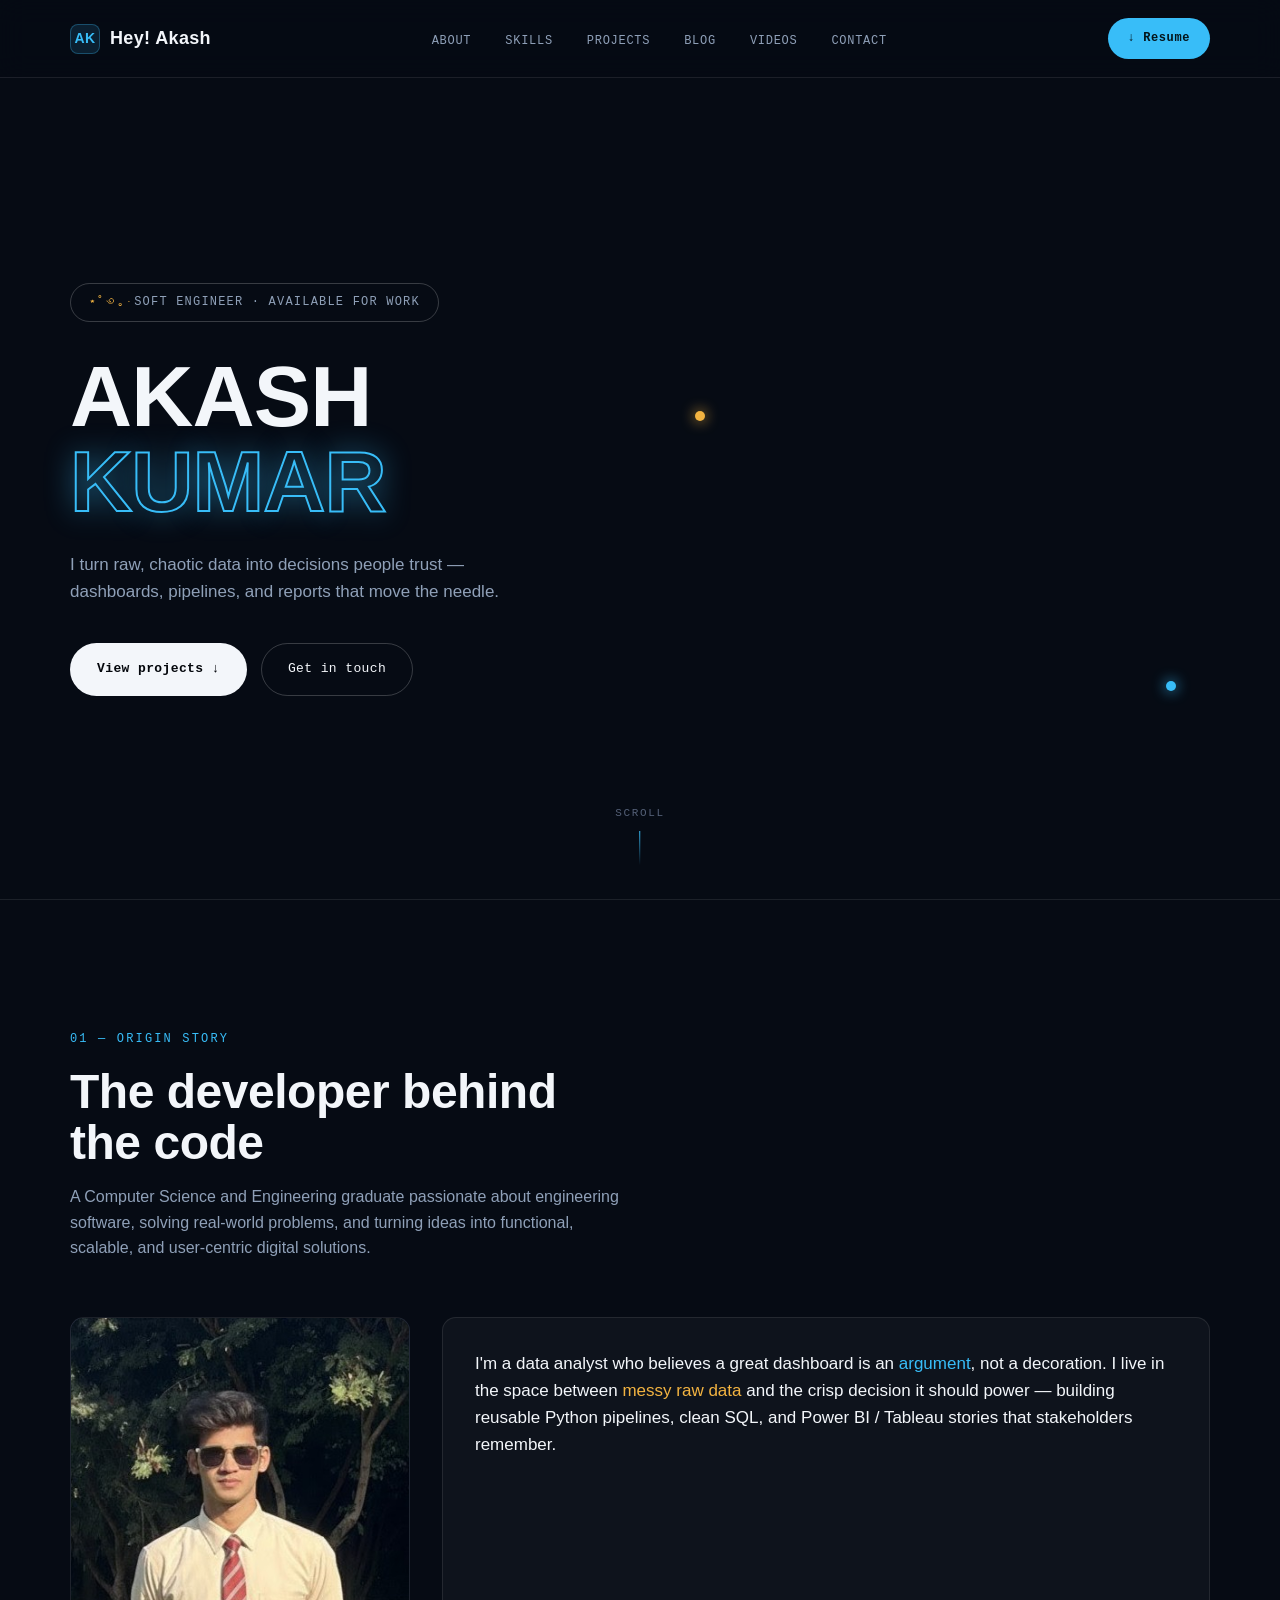
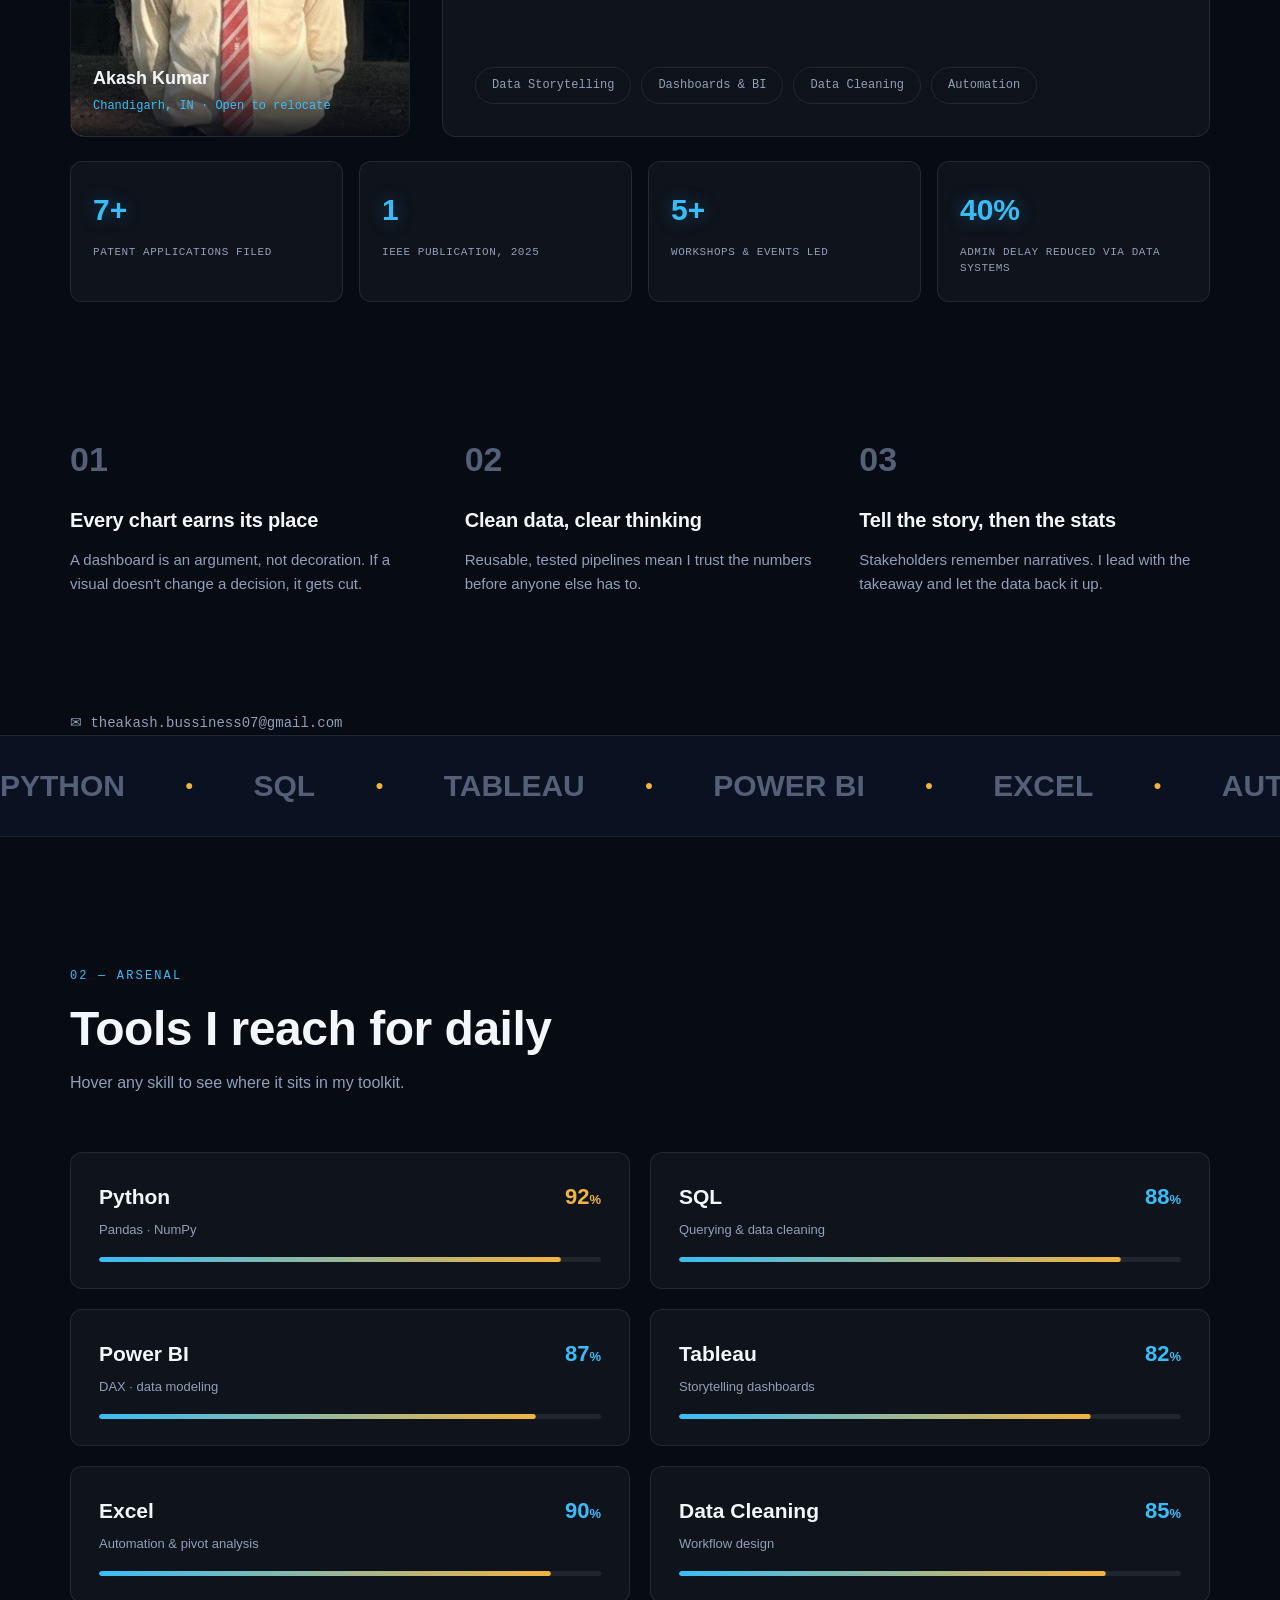
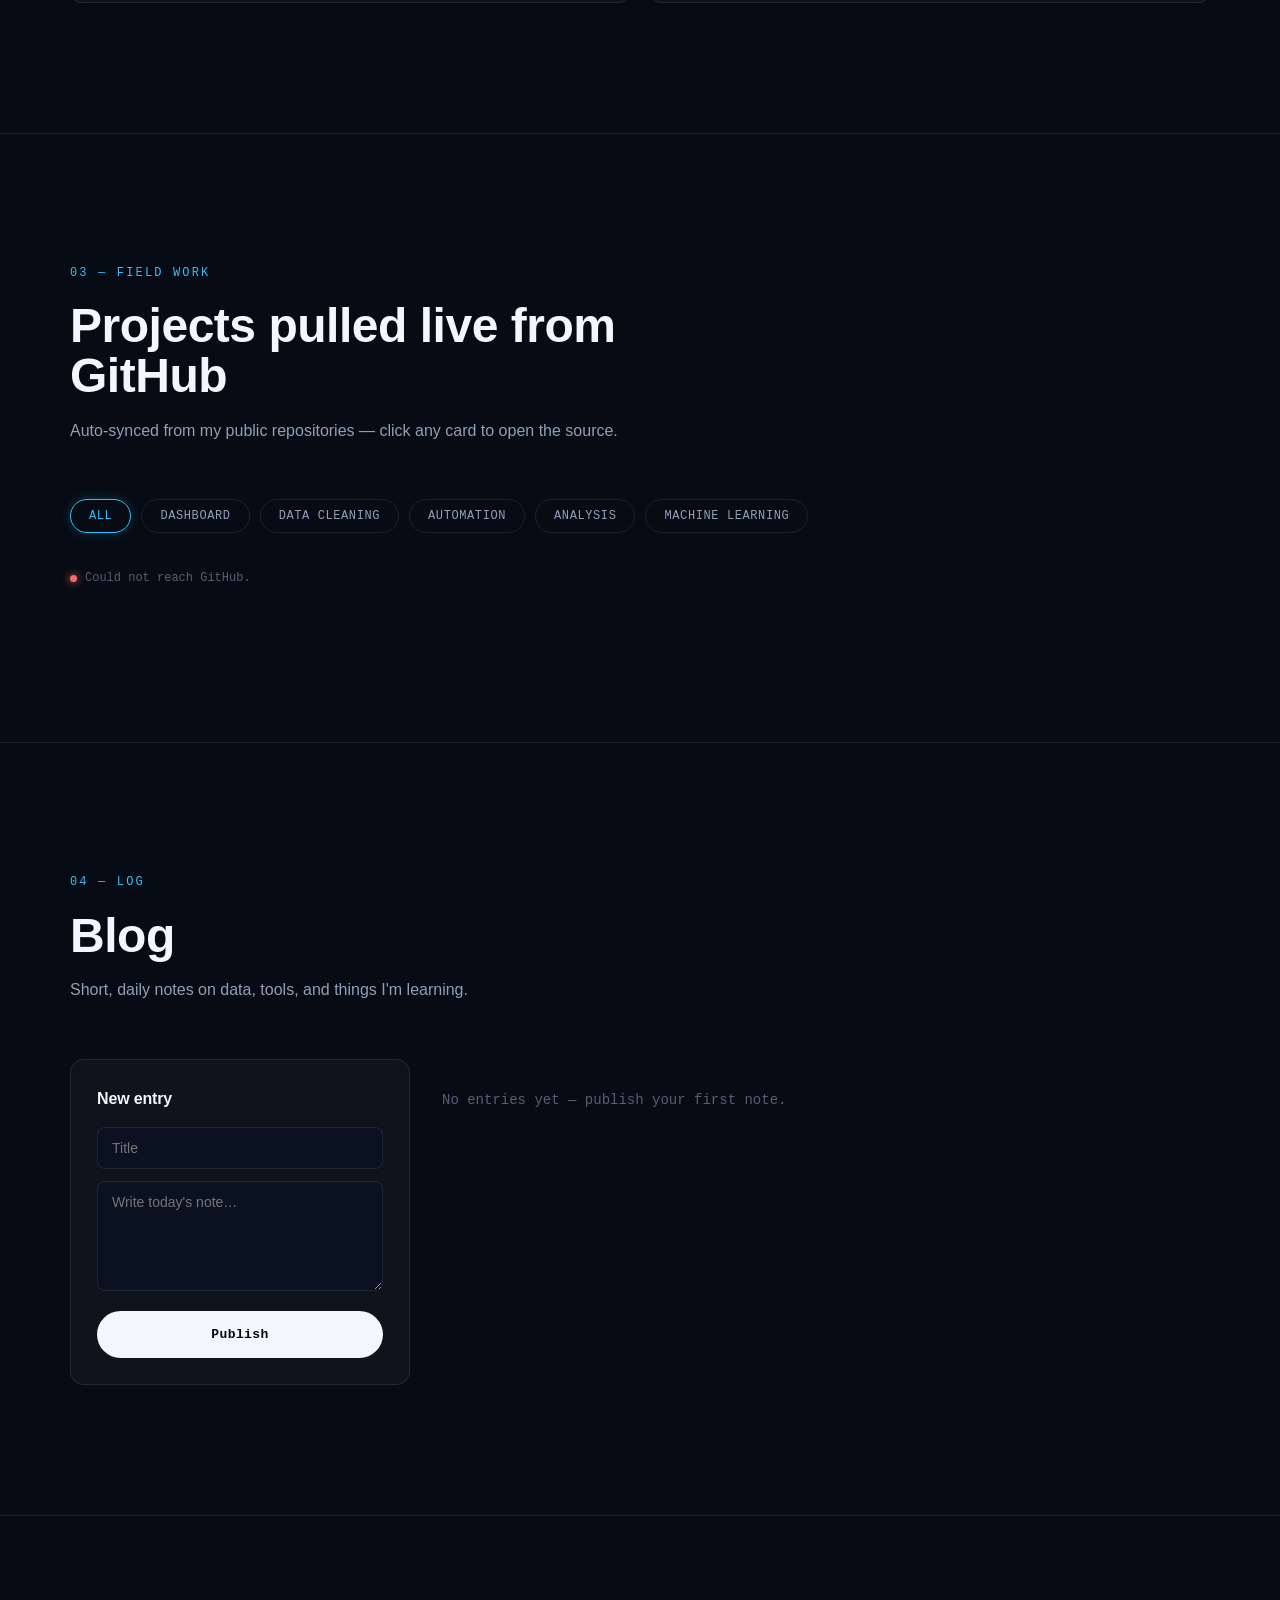
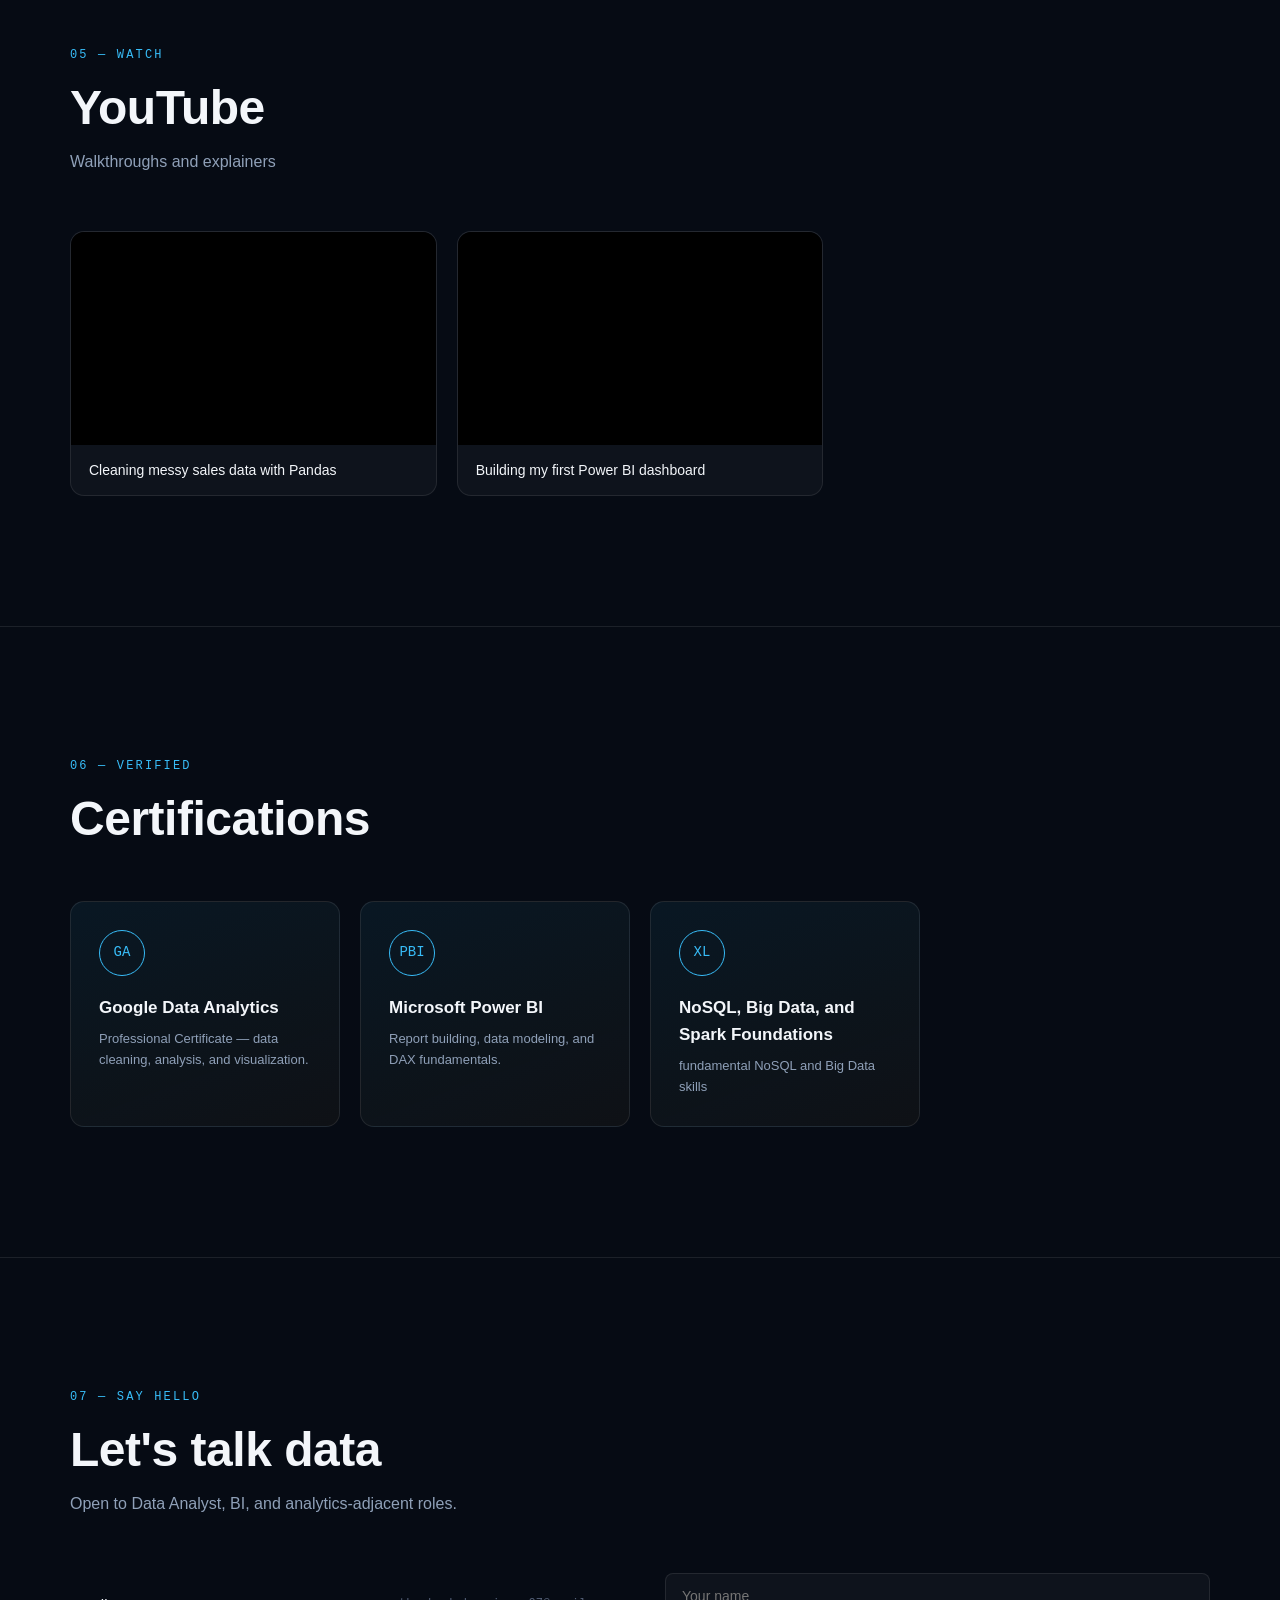
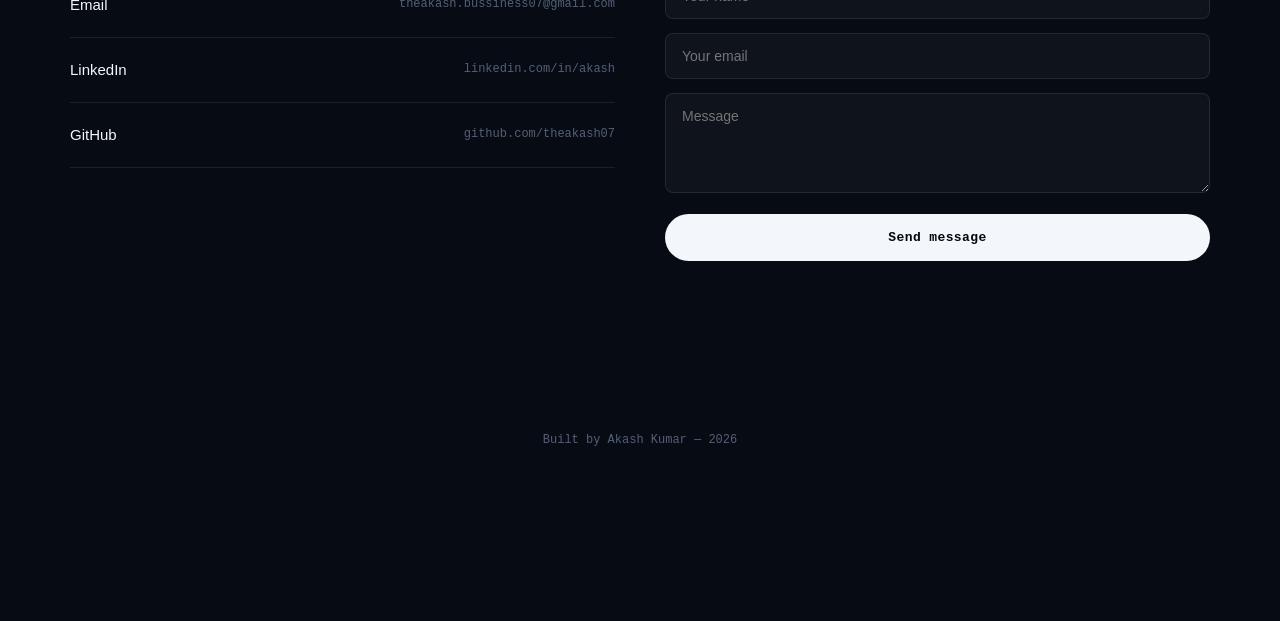
==== commit f1f51d6f: "Update about section content in index.html" ====
--- a/index.html
+++ b/index.html
@@ -50,8 +50,8 @@
   <div class="wrap">
     <div class="section-head about-head reveal">
       <div class="eyebrow">01 — ORIGIN STORY</div>
-      <h2>The analyst behind<br>the dashboards</h2>
-      <p>A recent Computer Science and Engineering graduate translating spreadsheets, queries, and dashboards into decisions people actually act on.</p>
+      <h2>The developer behind<br>the code</h2>
+      <p>A Computer Science and Engineering graduate passionate about engineering software, solving real-world problems, and turning ideas into functional, scalable, and user-centric digital solutions.</p>
     </div>
     <div class="about-grid reveal">
       <div class="profile-card">
